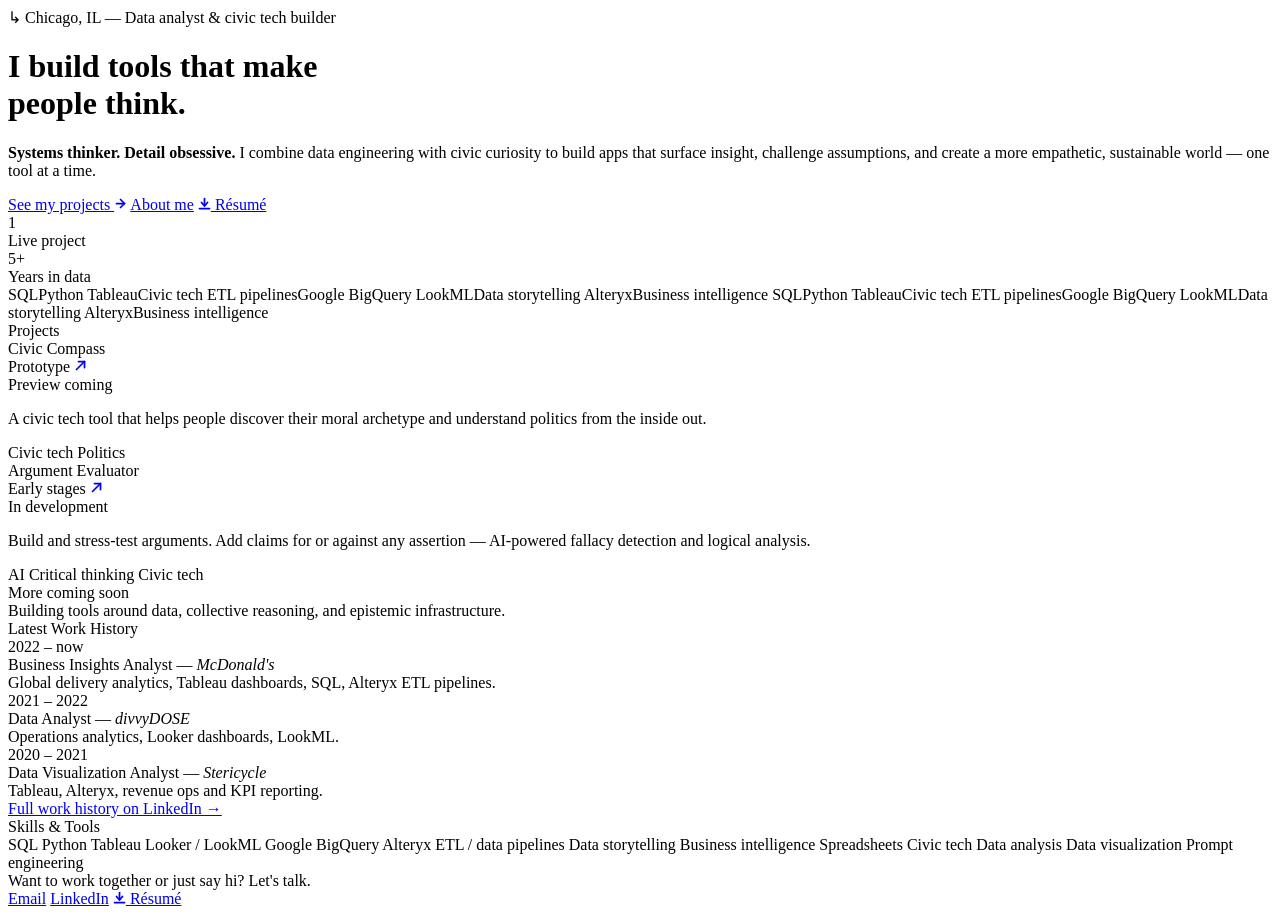
==== index.html @ 694d5df4 "fix: use relative paths for project card links in index.html Root-relative paths (/projects/...) bre" ====
<!DOCTYPE html>
<html lang="en">
<head>
<meta charset="UTF-8">
<meta name="viewport" content="width=device-width, initial-scale=1.0">
<title>Chad Weaver — Data Analyst &amp; Civic Tech Builder</title>
<meta name="description" content="Chad Weaver is a data analyst and civic tech builder based in Chicago, IL. Building tools that make people think.">
<meta property="og:title" content="Chad Weaver">
<meta property="og:description" content="Data analyst &amp; civic tech builder based in Chicago, IL. Building tools that make people think.">
<meta property="og:type" content="website">
<meta property="og:url" content="https://chadweaver.io">
<link rel="stylesheet" href="assets/css/main.css">
<link rel="stylesheet" href="assets/css/index.css">
</head>
<body>

<nav></nav>

<div class="hero reveal">
  <div>
    <div class="hero-eyebrow">↳ Chicago, IL — Data analyst &amp; civic tech builder</div>
    <h1 class="hero-title">
      I build tools that make<br>people <span class="underline">think.</span>
    </h1>
    <p class="hero-bio">
      <strong>Systems thinker. Detail obsessive.</strong> I combine data engineering with civic curiosity to build apps that surface insight, challenge assumptions, and create a more empathetic, sustainable world — one tool at a time.
    </p>
    <div class="hero-actions">
      <a href="#projects" class="btn-primary">See my projects <svg width="13" height="13" viewBox="0 0 13 13" fill="none" stroke="currentColor" stroke-width="1.75" stroke-linecap="round" stroke-linejoin="round" aria-hidden="true"><line x1="2.5" y1="6.5" x2="10.5" y2="6.5"/><polyline points="6.5,2.5 10.5,6.5 6.5,10.5"/></svg></a>
      <a href="about.html" class="btn-secondary">About me</a>
      <a href="assets/pdf/chad_weaver_resume.pdf" download class="btn-secondary"><svg width="13" height="13" viewBox="0 0 13 13" fill="none" stroke="currentColor" stroke-width="1.75" stroke-linecap="round" stroke-linejoin="round" aria-hidden="true"><line x1="6.5" y1="1.5" x2="6.5" y2="8.5"/><polyline points="3.5,5.5 6.5,9 9.5,5.5"/><line x1="1.5" y1="11.5" x2="11.5" y2="11.5"/></svg> Résumé</a>
    </div>
  </div>
  <div class="hero-right">
    <div class="badge-box">
      <div class="num">1</div>
      <div class="lbl">Live project</div>
    </div>
    <div class="badge-box badge-box--orange">
      <div class="num">5+</div>
      <div class="lbl">Years in data</div>
    </div>
  </div>
</div>

<div class="ticker-wrap">
  <div class="ticker-track">
    <span class="ticker-item">SQL</span><span class="ticker-item">Python</span>
    <span class="ticker-item">Tableau</span><span class="ticker-item">Civic tech</span>
    <span class="ticker-item">ETL pipelines</span><span class="ticker-item">Google BigQuery</span>
    <span class="ticker-item">LookML</span><span class="ticker-item">Data storytelling</span>
    <span class="ticker-item">Alteryx</span><span class="ticker-item">Business intelligence</span>
    <span class="ticker-item">SQL</span><span class="ticker-item">Python</span>
    <span class="ticker-item">Tableau</span><span class="ticker-item">Civic tech</span>
    <span class="ticker-item">ETL pipelines</span><span class="ticker-item">Google BigQuery</span>
    <span class="ticker-item">LookML</span><span class="ticker-item">Data storytelling</span>
    <span class="ticker-item">Alteryx</span><span class="ticker-item">Business intelligence</span>
  </div>
</div>

<main>
  <section id="projects">
    <div class="section-label reveal">Projects</div>
    <div class="projects-grid reveal">

      <div class="project-card" tabindex="0">
        <div class="project-header">
          <div class="project-name">Civic Compass</div>
          <div class="project-header-right">
            <span class="project-badge project-badge--prototype">Prototype</span>
            <a href="projects/civic-compass.html" class="project-arrow" aria-label="View Civic Compass project">
              <svg width="13" height="13" viewBox="0 0 13 13" fill="none" stroke="currentColor" stroke-width="1.75" stroke-linecap="round" stroke-linejoin="round" aria-hidden="true">
                <line x1="2.5" y1="10.5" x2="10.5" y2="2.5"/>
                <polyline points="4.5,2.5 10.5,2.5 10.5,8.5"/>
              </svg>
            </a>
          </div>
        </div>
        <div class="project-screenshot project-screenshot--placeholder">
          <span>Preview coming</span>
        </div>
        <p class="project-desc">A civic tech tool that helps people discover their moral archetype and understand politics from the inside out.</p>
        <div class="project-tags">
          <span class="tag">Civic tech</span>
          <span class="tag">Politics</span>
        </div>
      </div>

      <div class="project-card" tabindex="0">
        <div class="project-header">
          <div class="project-name">Argument Evaluator</div>
          <div class="project-header-right">
            <span class="project-badge">Early stages</span>
            <a href="projects/argument-evaluator.html" class="project-arrow" aria-label="View Argument Evaluator project">
              <svg width="13" height="13" viewBox="0 0 13 13" fill="none" stroke="currentColor" stroke-width="1.75" stroke-linecap="round" stroke-linejoin="round" aria-hidden="true">
                <line x1="2.5" y1="10.5" x2="10.5" y2="2.5"/>
                <polyline points="4.5,2.5 10.5,2.5 10.5,8.5"/>
              </svg>
            </a>
          </div>
        </div>
        <div class="project-screenshot project-screenshot--placeholder">
          <span>In development</span>
        </div>
        <p class="project-desc">Build and stress-test arguments. Add claims for or against any assertion — AI-powered fallacy detection and logical analysis.</p>
        <div class="project-tags">
          <span class="tag">AI</span>
          <span class="tag">Critical thinking</span>
          <span class="tag">Civic tech</span>
        </div>
      </div>

      <div class="project-soon">
        <div>
          <div class="soon-label">More coming soon</div>
          <div class="soon-text">Building tools around data, collective reasoning, and epistemic infrastructure.</div>
        </div>
      </div>

    </div>
  </section>

  <section id="work">
    <div class="section-label reveal">Latest Work History</div>
    <div class="work-list reveal">

      <div class="work-item">
        <div class="work-year">2022 – now</div>
        <div>
          <div class="work-role">Business Insights Analyst — <em>McDonald's</em></div>
          <div class="work-desc">Global delivery analytics, Tableau dashboards, SQL, Alteryx ETL pipelines.</div>
        </div>
      </div>

      <div class="work-item">
        <div class="work-year">2021 – 2022</div>
        <div>
          <div class="work-role">Data Analyst — <em>divvyDOSE</em></div>
          <div class="work-desc">Operations analytics, Looker dashboards, LookML.</div>
        </div>
      </div>

      <div class="work-item">
        <div class="work-year">2020 – 2021</div>
        <div>
          <div class="work-role">Data Visualization Analyst — <em>Stericycle</em></div>
          <div class="work-desc">Tableau, Alteryx, revenue ops and KPI reporting.</div>
        </div>
      </div>

    </div>
    <div class="work-footer reveal">
      <a href="https://www.linkedin.com/in/cweaver13/" target="_blank" rel="noopener" class="work-more">Full work history on LinkedIn →</a>
    </div>
  </section>

  <section id="skills">
    <div class="section-label reveal">Skills &amp; Tools</div>
    <div class="skills-grid reveal">
      <span class="skill-pill">SQL</span>
      <span class="skill-pill">Python</span>
      <span class="skill-pill">Tableau</span>
      <span class="skill-pill">Looker / LookML</span>
      <span class="skill-pill">Google BigQuery</span>
      <span class="skill-pill">Alteryx</span>
      <span class="skill-pill">ETL / data pipelines</span>
      <span class="skill-pill">Data storytelling</span>
      <span class="skill-pill">Business intelligence</span>
      <span class="skill-pill">Spreadsheets</span>
      <span class="skill-pill">Civic tech</span>
      <span class="skill-pill">Data analysis</span>
      <span class="skill-pill">Data visualization</span>
      <span class="skill-pill">Prompt engineering</span>
    </div>
  </section>

</main>

<div class="cta-strip reveal">
  <div class="cta-text">Want to work together or just say hi? <span>Let's talk.</span></div>
  <div class="cta-links">
    <a href="mailto:chadw913@icloud.com" class="cta-btn">Email</a>
    <a href="https://www.linkedin.com/in/cweaver13/" target="_blank" rel="noopener" class="cta-btn">LinkedIn</a>
    <a href="assets/pdf/chad_weaver_resume.pdf" download class="cta-btn"><svg width="13" height="13" viewBox="0 0 13 13" fill="none" stroke="currentColor" stroke-width="1.75" stroke-linecap="round" stroke-linejoin="round" aria-hidden="true"><line x1="6.5" y1="1.5" x2="6.5" y2="8.5"/><polyline points="3.5,5.5 6.5,9 9.5,5.5"/><line x1="1.5" y1="11.5" x2="11.5" y2="11.5"/></svg> Résumé</a>
  </div>
</div>

<footer class="site-footer"></footer>

<script defer src="assets/js/main.js"></script>
<script defer src="assets/js/index.js"></script>
</body>
</html>
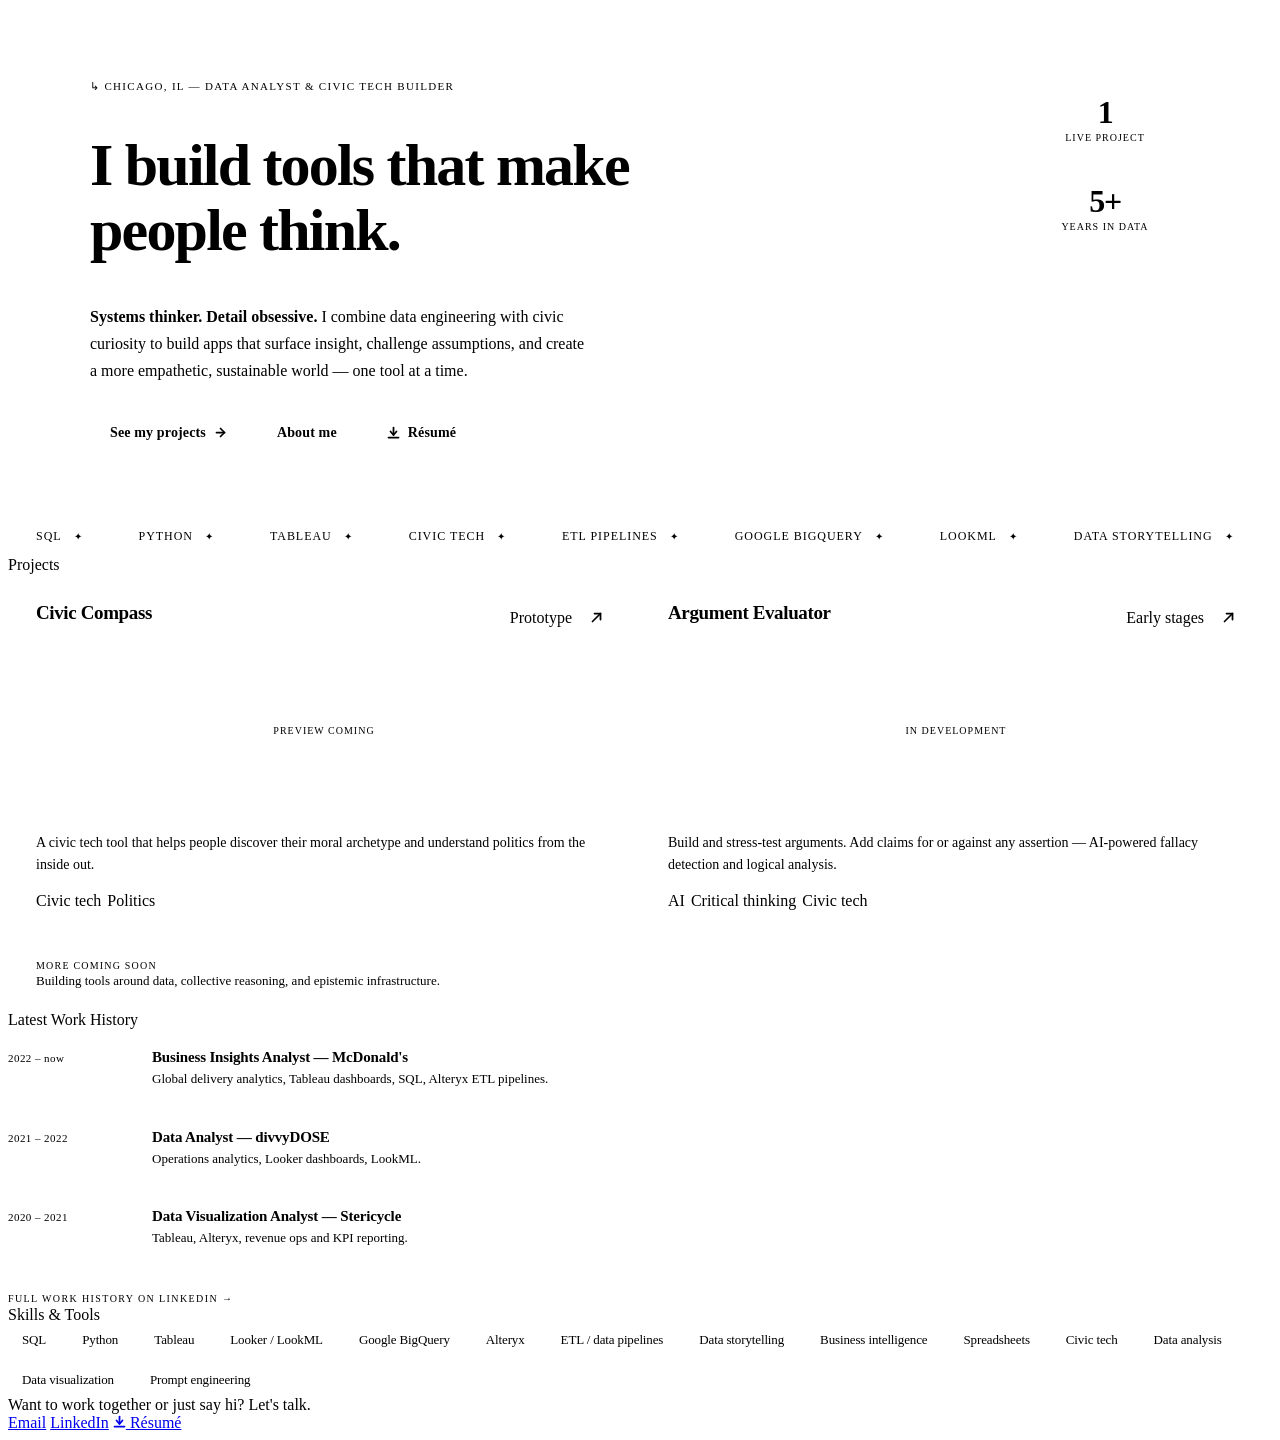
==== commit 07793f5e: "feat: make project cards fully clickable via <a> wrapper Wraps each .project-card in a block-level <" ====
--- a/index.html
+++ b/index.html
@@ -63,17 +63,18 @@
     <div class="section-label reveal">Projects</div>
     <div class="projects-grid reveal">
 
-      <div class="project-card" tabindex="0">
+      <a href="projects/civic-compass.html" class="project-card-link" aria-label="View Civic Compass project">
+      <div class="project-card">
         <div class="project-header">
           <div class="project-name">Civic Compass</div>
           <div class="project-header-right">
             <span class="project-badge project-badge--prototype">Prototype</span>
-            <a href="projects/civic-compass.html" class="project-arrow" aria-label="View Civic Compass project">
+            <span class="project-arrow" aria-hidden="true">
               <svg width="13" height="13" viewBox="0 0 13 13" fill="none" stroke="currentColor" stroke-width="1.75" stroke-linecap="round" stroke-linejoin="round" aria-hidden="true">
                 <line x1="2.5" y1="10.5" x2="10.5" y2="2.5"/>
                 <polyline points="4.5,2.5 10.5,2.5 10.5,8.5"/>
               </svg>
-            </a>
+            </span>
           </div>
         </div>
         <div class="project-screenshot project-screenshot--placeholder">
@@ -85,18 +86,20 @@
           <span class="tag">Politics</span>
         </div>
       </div>
+      </a>
 
-      <div class="project-card" tabindex="0">
+      <a href="projects/argument-evaluator.html" class="project-card-link" aria-label="View Argument Evaluator project">
+      <div class="project-card">
         <div class="project-header">
           <div class="project-name">Argument Evaluator</div>
           <div class="project-header-right">
             <span class="project-badge">Early stages</span>
-            <a href="projects/argument-evaluator.html" class="project-arrow" aria-label="View Argument Evaluator project">
+            <span class="project-arrow" aria-hidden="true">
               <svg width="13" height="13" viewBox="0 0 13 13" fill="none" stroke="currentColor" stroke-width="1.75" stroke-linecap="round" stroke-linejoin="round" aria-hidden="true">
                 <line x1="2.5" y1="10.5" x2="10.5" y2="2.5"/>
                 <polyline points="4.5,2.5 10.5,2.5 10.5,8.5"/>
               </svg>
-            </a>
+            </span>
           </div>
         </div>
         <div class="project-screenshot project-screenshot--placeholder">
@@ -109,6 +112,7 @@
           <span class="tag">Civic tech</span>
         </div>
       </div>
+      </a>
 
       <div class="project-soon">
         <div>
--- a/assets/css/index.css
+++ b/assets/css/index.css
@@ -0,0 +1,169 @@
+/* HERO */
+.hero {
+  padding: 48px 24px;
+  display: grid;
+  grid-template-columns: 1fr;
+  align-items: start;
+  gap: 48px;
+  max-width: 1100px;
+  margin: 0 auto;
+}
+.hero-eyebrow {
+  font-family: var(--fm); font-size: 11px; letter-spacing: 0.12em;
+  text-transform: uppercase; color: var(--orange); margin-bottom: 20px;
+}
+.hero-title {
+  font-size: clamp(36px, 5vw, 60px); font-weight: 700;
+  line-height: 1.08; letter-spacing: -0.03em; max-width: 680px;
+}
+.hero-title .underline {
+  position: relative; display: inline-block; color: var(--purple);
+}
+.hero-title .underline::after {
+  content: ''; position: absolute; bottom: 2px; left: 0; right: 0;
+  height: 4px; background: var(--orange); border-radius: 2px;
+}
+.hero-bio {
+  margin-top: 20px; font-size: 16px; color: var(--c-medium);
+  max-width: 500px; line-height: 1.7;
+}
+.hero-bio strong { color: var(--ink); font-weight: 600; }
+.hero-actions { display: flex; gap: 10px; margin-top: 28px; flex-wrap: wrap; }
+.btn-primary {
+  display: inline-flex; align-items: center; gap: 8px;
+  background: var(--ink); color: var(--bg);
+  padding: 12px 20px; font-size: 14px; font-weight: 600;
+  text-decoration: none; border: var(--border);
+  transition: background 0.15s, color 0.15s; letter-spacing: 0.01em;
+}
+.btn-primary:hover { background: var(--orange); border-color: var(--orange); }
+.btn-secondary {
+  display: inline-flex; align-items: center; gap: 8px;
+  background: transparent; color: var(--ink);
+  padding: 12px 20px; font-size: 14px; font-weight: 600;
+  text-decoration: none; border: var(--border);
+  transition: background 0.15s, color 0.15s; letter-spacing: 0.01em;
+}
+.btn-secondary:hover { background: var(--purple-light); border-color: var(--purple); color: var(--purple); }
+
+.hero-right { display: flex; flex-direction: row; flex-wrap: wrap; gap: 10px; }
+.badge-box {
+  border: var(--border); padding: 16px 20px; text-align: center;
+  background: var(--purple-light); min-width: 130px;
+}
+.badge-box .num {
+  font-size: 32px; font-weight: 700; letter-spacing: -0.04em;
+  color: var(--purple); line-height: 1;
+}
+.badge-box .lbl {
+  font-family: var(--fm); font-size: 10px; letter-spacing: 0.1em;
+  text-transform: uppercase; color: var(--purple); margin-top: 4px;
+}
+.badge-box--orange { background: var(--orange-light); }
+.badge-box--orange .num { color: var(--orange); }
+.badge-box--orange .lbl { color: var(--orange); }
+
+/* TICKER */
+.ticker-wrap {
+  border-bottom: var(--border); overflow: hidden;
+  background: var(--ink); padding: 12px 0; user-select: none;
+}
+.ticker-track {
+  display: flex; animation: ticker 28s linear infinite; width: max-content;
+}
+.ticker-track:hover { animation-play-state: paused; }
+.ticker-item {
+  font-family: var(--fm); font-size: 12px; letter-spacing: 0.08em;
+  color: var(--bg); padding: 0 28px; text-transform: uppercase;
+  white-space: nowrap; display: flex; align-items: center; gap: 12px;
+}
+.ticker-item::after { content: '✦'; color: var(--orange); font-size: 10px; }
+@keyframes ticker { 0% { transform: translateX(0); } 100% { transform: translateX(-50%); } }
+
+/* PROJECTS */
+.project-card-link { display: block; text-decoration: none; color: inherit; }
+.projects-grid { display: grid; grid-template-columns: 1fr; border: var(--border); }
+.project-card {
+  border-right: none; border-bottom: var(--border);
+  padding: 28px; cursor: pointer; position: relative; overflow: hidden;
+}
+.projects-grid:has(.project-soon) .project-card-link:nth-last-child(2) .project-card { border-bottom: none; }
+.project-card::before {
+  content: ''; position: absolute; inset: 0; background: var(--purple-light);
+  transform: translateY(100%); transition: transform 0.25s cubic-bezier(0.4,0,0.2,1); z-index: 0;
+}
+.project-card:hover::before { transform: translateY(0); }
+.project-card > * { position: relative; z-index: 1; }
+.project-header { display: flex; align-items: flex-start; justify-content: space-between; margin-bottom: 12px; }
+.project-name { font-size: 19px; font-weight: 700; letter-spacing: -0.02em; }
+.project-arrow {
+  width: 32px; height: 32px; border: var(--border);
+  display: flex; align-items: center; justify-content: center;
+  font-size: 16px; flex-shrink: 0; transition: background 0.15s, color 0.15s;
+  color: var(--ink);
+}
+.project-card:hover .project-arrow { background: var(--orange); border-color: var(--orange); color: #fff; }
+.project-screenshot {
+  width: 100%; height: 170px; overflow: hidden; border: var(--border); margin-bottom: 16px;
+}
+.project-screenshot img {
+  width: 100%; height: 100%; object-fit: cover; object-position: top;
+  display: block; transition: transform 0.4s ease;
+}
+.project-card:hover .project-screenshot img { transform: scale(1.04); }
+.project-screenshot--placeholder {
+  background: repeating-linear-gradient(45deg, var(--c-line) 0px, var(--c-line) 1px, transparent 1px, transparent 12px);
+  display: flex; align-items: center; justify-content: center;
+}
+.project-screenshot--placeholder span {
+  font-family: var(--fm); font-size: 10px; letter-spacing: 0.1em;
+  text-transform: uppercase; color: var(--c-medium); background: var(--bg); padding: 4px 10px; border: 1px solid var(--c-ddd);
+}
+.project-header-right { display: flex; align-items: center; gap: 8px; }
+.project-desc { font-size: 14px; color: var(--c-medium); line-height: 1.6; margin-bottom: 16px; }
+.project-tags { display: flex; flex-wrap: wrap; gap: 6px; }
+.project-soon {
+  grid-column: 1 / -1; border-top: var(--border); border-right: none; border-bottom: none;
+  display: flex; align-items: center; gap: 20px; padding: 22px 28px;
+  background: var(--ink); color: var(--bg);
+}
+.project-soon .soon-label { font-family: var(--fm); font-size: 10px; letter-spacing: 0.12em; text-transform: uppercase; color: var(--orange); }
+.project-soon .soon-text { font-size: 13px; color: var(--c-faint); margin-top: 2px; }
+
+/* WORK */
+.work-item {
+  display: grid; grid-template-columns: 120px 1fr; gap: 0 24px;
+  padding: 20px 0; border-bottom: 1px solid var(--c-line);
+  transition: background 0.15s, padding 0.15s, margin 0.15s;
+}
+.work-item:last-child { border-bottom: none; }
+.work-item:hover { background: var(--orange-light); margin: 0 -16px; padding: 20px 16px; }
+.work-year { font-family: var(--fm); font-size: 11px; color: var(--c-sub); padding-top: 3px; letter-spacing: 0.04em; }
+.work-role { font-size: 15px; font-weight: 600; letter-spacing: -0.01em; }
+.work-role em { font-style: normal; color: var(--ink); }
+.work-desc { font-size: 13px; color: var(--c-sub); margin-top: 3px; line-height: 1.5; }
+.work-footer { margin-top: 20px; }
+.work-more {
+  font-family: var(--fm); font-size: 10px; letter-spacing: 0.14em;
+  text-transform: uppercase; color: var(--c-medium); text-decoration: none;
+  transition: color 0.15s;
+}
+.work-more:hover { color: var(--ink); }
+
+/* SKILLS */
+.skills-grid { display: flex; flex-wrap: wrap; gap: 8px; }
+.skill-pill {
+  font-size: 13px; font-weight: 500; padding: 8px 14px; border: var(--border);
+  background: var(--bg); cursor: default;
+  border-radius: var(--radius); letter-spacing: -0.01em;
+}
+
+@media (min-width: 700px) {
+  .hero { grid-template-columns: 1fr auto; padding: 72px 48px 64px; }
+  .hero-right { flex-direction: column; flex-wrap: nowrap; }
+  .projects-grid { grid-template-columns: repeat(2, 1fr); }
+  .project-card { border-right: var(--border); border-bottom: var(--border); }
+  .project-card-link:nth-child(even) .project-card { border-right: none; }
+  .projects-grid:has(.project-soon) .project-card { border-bottom: none; }
+  .projects-grid:has(.project-soon) .project-card-link:nth-last-child(2) .project-card { border-bottom: none; }
+}
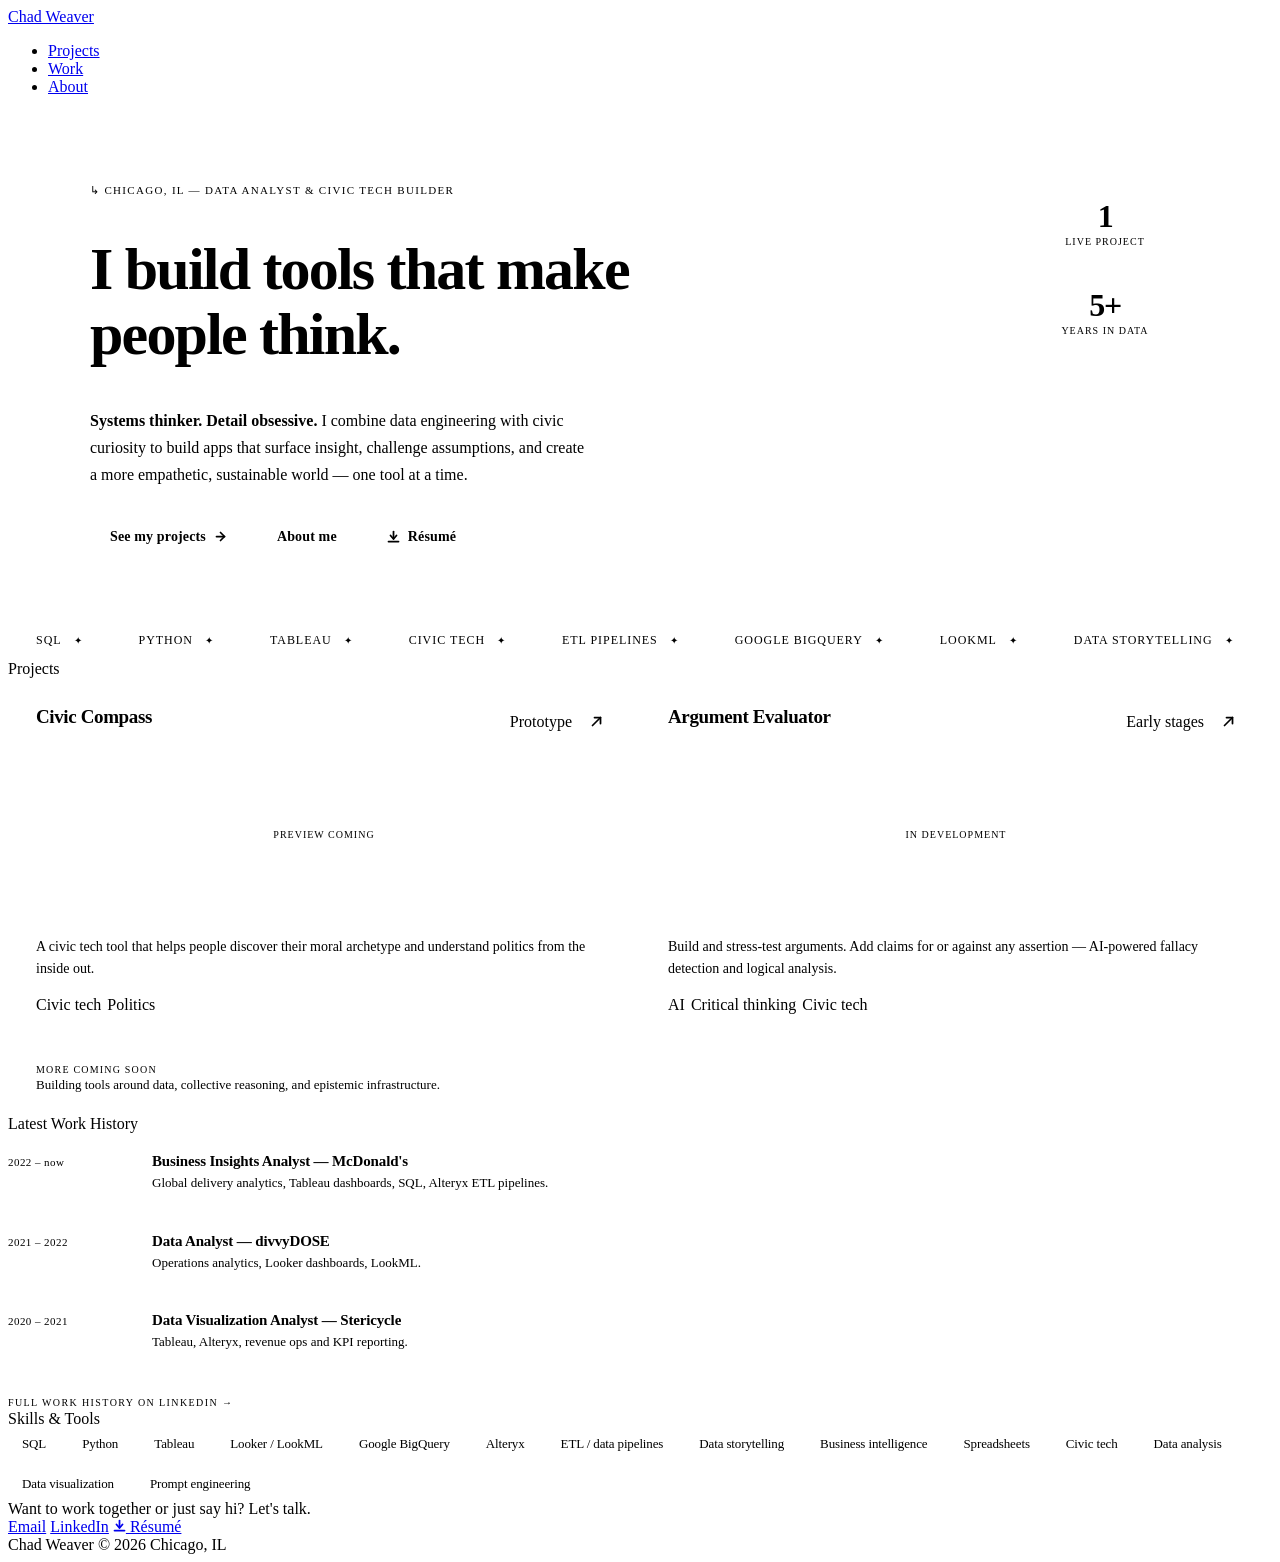
==== commit f4483610: "Added CTA banner injection, fixed "about me" picture, fixed navlink redefined const bug." ====
--- a/index.html
+++ b/index.html
@@ -180,14 +180,7 @@
 
 </main>
 
-<div class="cta-strip reveal">
-  <div class="cta-text">Want to work together or just say hi? <span>Let's talk.</span></div>
-  <div class="cta-links">
-    <a href="mailto:chadw913@icloud.com" class="cta-btn">Email</a>
-    <a href="https://www.linkedin.com/in/cweaver13/" target="_blank" rel="noopener" class="cta-btn">LinkedIn</a>
-    <a href="assets/pdf/chad_weaver_resume.pdf" download class="cta-btn"><svg width="13" height="13" viewBox="0 0 13 13" fill="none" stroke="currentColor" stroke-width="1.75" stroke-linecap="round" stroke-linejoin="round" aria-hidden="true"><line x1="6.5" y1="1.5" x2="6.5" y2="8.5"/><polyline points="3.5,5.5 6.5,9 9.5,5.5"/><line x1="1.5" y1="11.5" x2="11.5" y2="11.5"/></svg> Résumé</a>
-  </div>
-</div>
+<div class="cta-strip reveal"></div>
 
 <footer class="site-footer"></footer>
 
